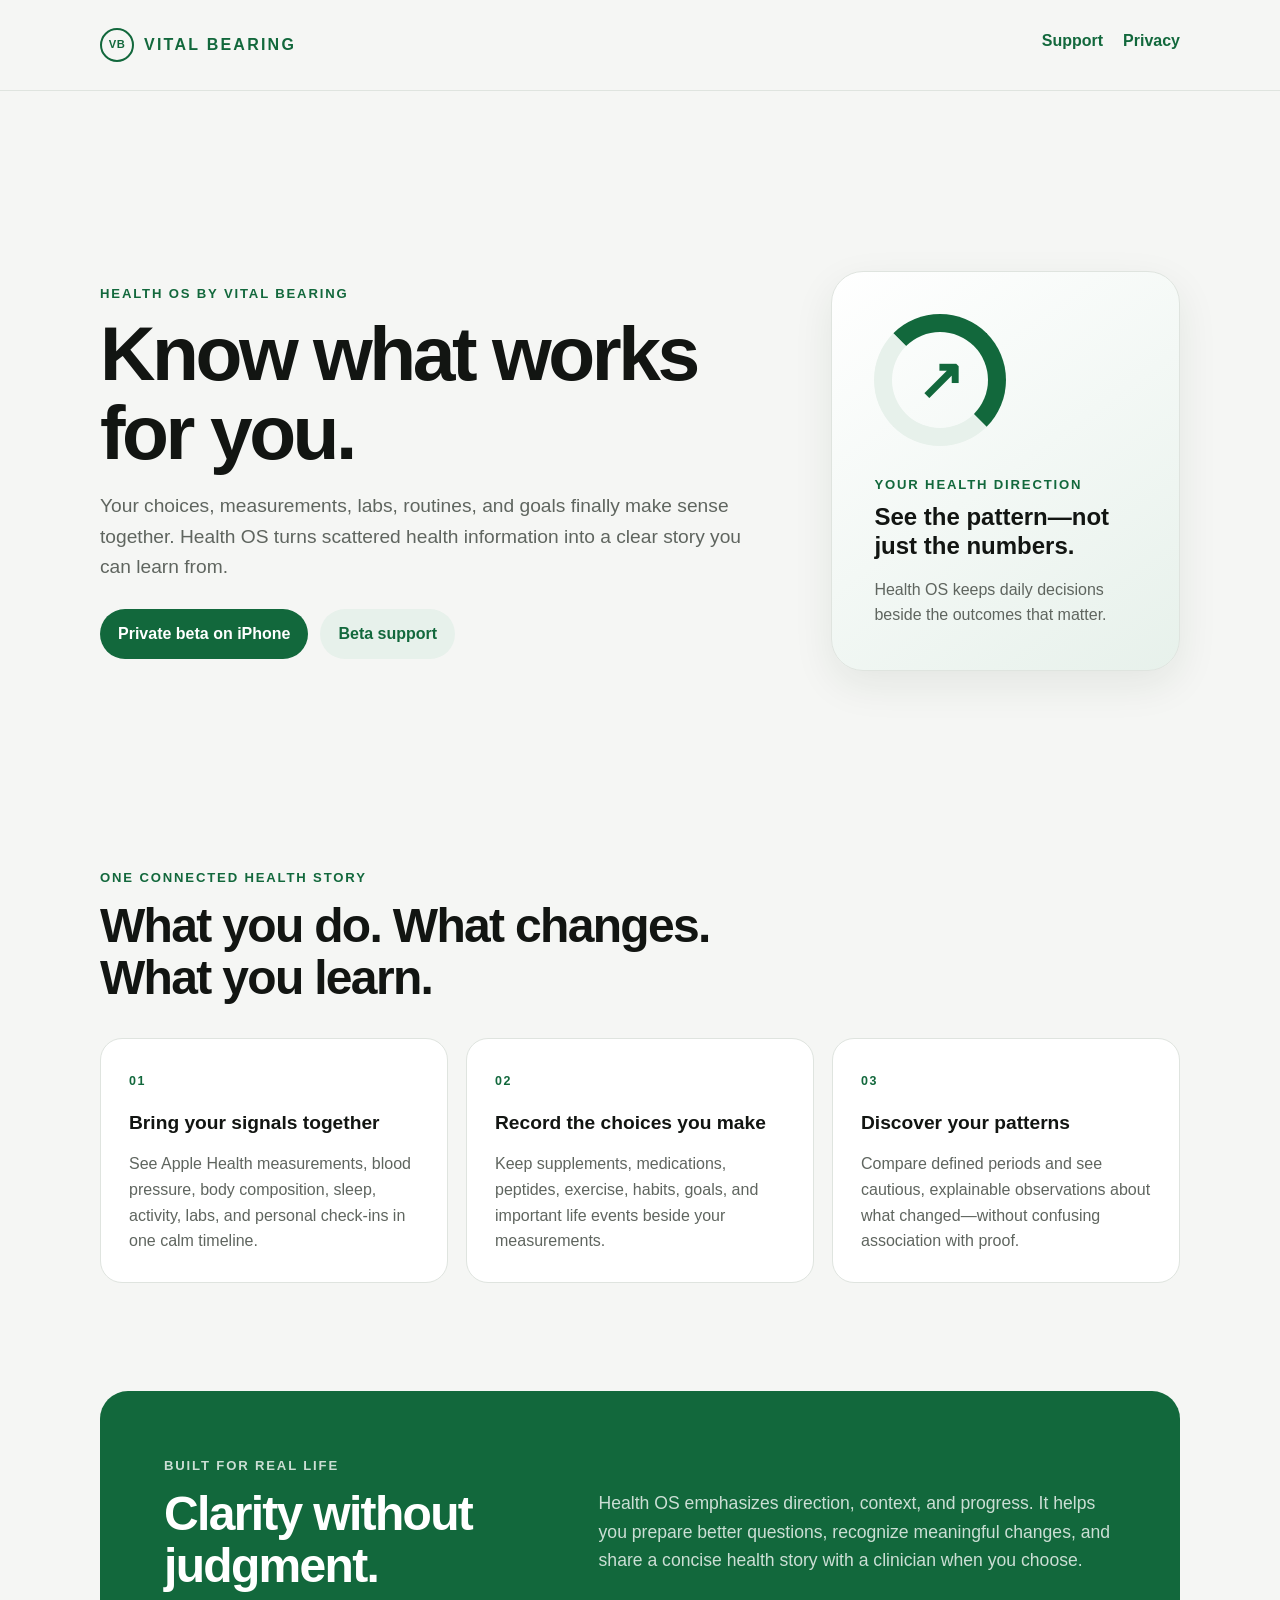
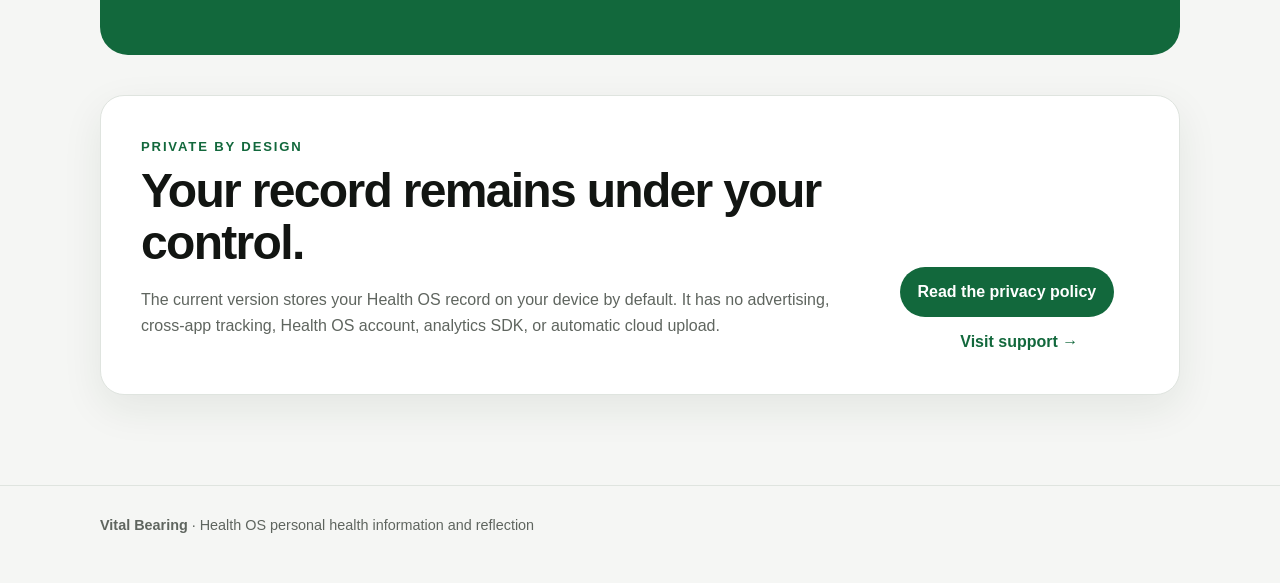
==== index.html @ 012ca8fb "Launch Vital Bearing website" ====
<!doctype html>
<html lang="en">
<head>
  <meta charset="utf-8">
  <meta name="viewport" content="width=device-width, initial-scale=1">
  <meta name="referrer" content="no-referrer">
  <meta http-equiv="Content-Security-Policy" content="default-src 'self'; style-src 'self'; img-src 'self' data:; object-src 'none'; base-uri 'self'; form-action 'none'">
  <meta name="description" content="Vital Bearing helps you connect daily health choices with measurements, labs, routines, and outcomes through Health OS.">
  <title>Vital Bearing · Know what works for you</title>
  <link rel="stylesheet" href="styles.css">
</head>
<body>
  <a class="skip-link" href="#main-content">Skip to content</a>
  <header>
    <div class="shell">
      <a class="brand" href="index.html"><span class="brand-mark" aria-hidden="true">VB</span><span>VITAL BEARING</span></a>
      <nav aria-label="Main navigation">
        <a href="support.html">Support</a>
        <a href="privacy.html">Privacy</a>
      </nav>
    </div>
  </header>
  <main class="shell" id="main-content">
    <section class="hero">
      <div>
        <div class="eyebrow">Health OS by Vital Bearing</div>
        <h1>Know what works for you.</h1>
        <p class="lead">Your choices, measurements, labs, routines, and goals finally make sense together. Health OS turns scattered health information into a clear story you can learn from.</p>
        <div class="actions">
          <span class="button beta-badge">Private beta on iPhone</span>
          <a class="button secondary" href="support.html">Beta support</a>
        </div>
      </div>
      <div class="bearing-card" aria-label="Health OS direction summary example">
        <div class="bearing-ring"><span>↗</span></div>
        <div>
          <div class="eyebrow">Your health direction</div>
          <strong>See the pattern—not just the numbers.</strong>
          <p>Health OS keeps daily decisions beside the outcomes that matter.</p>
        </div>
      </div>
    </section>

    <section class="section-block" aria-labelledby="connect-heading">
      <div class="eyebrow">One connected health story</div>
      <h2 id="connect-heading">What you do. What changes. What you learn.</h2>
      <div class="feature-grid">
        <article class="feature-card">
          <span class="feature-number">01</span>
          <h3>Bring your signals together</h3>
          <p>See Apple Health measurements, blood pressure, body composition, sleep, activity, labs, and personal check-ins in one calm timeline.</p>
        </article>
        <article class="feature-card">
          <span class="feature-number">02</span>
          <h3>Record the choices you make</h3>
          <p>Keep supplements, medications, peptides, exercise, habits, goals, and important life events beside your measurements.</p>
        </article>
        <article class="feature-card">
          <span class="feature-number">03</span>
          <h3>Discover your patterns</h3>
          <p>Compare defined periods and see cautious, explainable observations about what changed—without confusing association with proof.</p>
        </article>
      </div>
    </section>

    <section class="story-panel">
      <div>
        <div class="eyebrow">Built for real life</div>
        <h2>Clarity without judgment.</h2>
      </div>
      <p>Health OS emphasizes direction, context, and progress. It helps you prepare better questions, recognize meaningful changes, and share a concise health story with a clinician when you choose.</p>
    </section>

    <section class="card privacy-card">
      <div>
        <div class="eyebrow">Private by design</div>
        <h2>Your record remains under your control.</h2>
        <p>The current version stores your Health OS record on your device by default. It has no advertising, cross-app tracking, Health OS account, analytics SDK, or automatic cloud upload.</p>
      </div>
      <div class="actions">
        <a class="button" href="privacy.html">Read the privacy policy</a>
        <a class="text-link" href="support.html">Visit support <span aria-hidden="true">→</span></a>
      </div>
    </section>
  </main>
  <footer><div class="shell"><strong>Vital Bearing</strong> · Health OS personal health information and reflection</div></footer>
</body>
</html>
---- styles.css ----
:root {
  color-scheme: light dark;
  --canvas: #f5f6f4;
  --surface: #ffffff;
  --text: #121512;
  --muted: #5f655f;
  --green: #12683c;
  --green-soft: #e7f1eb;
  --border: #dfe4df;
  --shadow: 0 14px 40px rgba(20, 45, 30, 0.08);
}
@media (prefers-color-scheme: dark) {
  :root {
    --canvas: #0d100e;
    --surface: #151a16;
    --text: #f4f7f4;
    --muted: #adb5ae;
    --green: #5cc78b;
    --green-soft: #172b20;
    --border: #29342d;
    --shadow: none;
  }
}

* { box-sizing: border-box; }

html { font-family: -apple-system, BlinkMacSystemFont, "SF Pro Text", "Segoe UI", sans-serif; }

body {
  margin: 0;
  background: var(--canvas);
  color: var(--text);
  line-height: 1.6;
}

a { color: var(--green); }
a:focus-visible { outline: 3px solid var(--green); outline-offset: 3px; }

.skip-link {
  position: absolute;
  left: 16px;
  top: -80px;
  z-index: 10;
  padding: 10px 14px;
  border-radius: 10px;
  background: var(--surface);
  color: var(--text);
  font-weight: 750;
}

.skip-link:focus { top: 12px; }

.shell { width: min(1080px, calc(100% - 40px)); margin: 0 auto; }

header {
  padding: 28px 0;
  border-bottom: 1px solid var(--border);
}

.brand {
  display: inline-flex;
  align-items: center;
  gap: 10px;
  color: var(--green);
  font-weight: 800;
  letter-spacing: .14em;
  text-decoration: none;
}

.brand-mark {
  display: grid;
  width: 34px;
  height: 34px;
  place-items: center;
  border: 2px solid currentColor;
  border-radius: 50%;
  font-size: .7rem;
  letter-spacing: .04em;
}

nav { float: right; display: flex; gap: 20px; }
nav a { font-weight: 650; text-decoration: none; }

main { padding: 70px 0 90px; }

.hero {
  display: grid;
  grid-template-columns: minmax(0, 1.3fr) minmax(300px, .7fr);
  gap: clamp(36px, 7vw, 84px);
  align-items: center;
  min-height: 620px;
}

.eyebrow {
  color: var(--green);
  font-size: .82rem;
  font-weight: 800;
  letter-spacing: .14em;
  text-transform: uppercase;
}

h1 { max-width: 720px; margin: 10px 0 20px; font-size: clamp(2.4rem, 7vw, 4.8rem); line-height: 1.02; letter-spacing: -.045em; }
h2 { margin: 12px 0 18px; font-size: clamp(1.8rem, 4vw, 3rem); line-height: 1.08; letter-spacing: -.035em; }
h3 { margin-bottom: 4px; }
p, li { color: var(--muted); }
.lead { max-width: 720px; font-size: 1.2rem; }

.bearing-card {
  display: grid;
  gap: 28px;
  padding: clamp(26px, 5vw, 42px);
  background: linear-gradient(145deg, var(--surface), var(--green-soft));
  border: 1px solid var(--border);
  border-radius: 32px;
  box-shadow: var(--shadow);
}

.bearing-card strong { display: block; margin-top: 8px; font-size: 1.5rem; line-height: 1.2; }
.bearing-card p { margin-bottom: 0; }

.bearing-ring {
  display: grid;
  width: 132px;
  height: 132px;
  place-items: center;
  border: 18px solid var(--green-soft);
  border-top-color: var(--green);
  border-right-color: var(--green);
  border-radius: 50%;
  color: var(--green);
  font-size: 3.5rem;
  font-weight: 800;
}

.section-block { padding: 86px 0 36px; }
.section-block > h2 { max-width: 720px; }

.feature-grid {
  display: grid;
  grid-template-columns: repeat(3, 1fr);
  gap: 18px;
  margin-top: 34px;
}

.feature-card {
  padding: 28px;
  background: var(--surface);
  border: 1px solid var(--border);
  border-radius: 22px;
}

.feature-card h3 { font-size: 1.2rem; line-height: 1.25; }
.feature-card p { margin-bottom: 0; }
.feature-number { color: var(--green); font-size: .78rem; font-weight: 850; letter-spacing: .12em; }

.story-panel {
  display: grid;
  grid-template-columns: .8fr 1.2fr;
  gap: clamp(32px, 7vw, 100px);
  align-items: end;
  margin: 72px 0 40px;
  padding: clamp(32px, 6vw, 64px);
  background: var(--green);
  border-radius: 28px;
  color: white;
}

.story-panel .eyebrow, .story-panel p { color: rgba(255,255,255,.78); }
.story-panel h2 { margin-bottom: 0; }
.story-panel p { font-size: 1.1rem; }

.card {
  margin-top: 32px;
  padding: clamp(24px, 5vw, 40px);
  background: var(--surface);
  border: 1px solid var(--border);
  border-radius: 24px;
  box-shadow: var(--shadow);
}

.notice {
  padding: 18px 20px;
  background: var(--green-soft);
  border-left: 4px solid var(--green);
  border-radius: 12px;
}

.actions { display: flex; flex-wrap: wrap; gap: 12px; margin-top: 26px; }
.button {
  display: inline-block;
  padding: 12px 18px;
  border-radius: 999px;
  background: var(--green);
  color: white;
  font-weight: 750;
  text-decoration: none;
}
.button.secondary { color: var(--green); background: var(--green-soft); }
.beta-badge { cursor: default; }
.text-link { align-self: center; font-weight: 750; text-decoration: none; }

.privacy-card {
  display: grid;
  grid-template-columns: 1.5fr .5fr;
  gap: 40px;
  align-items: end;
}
.privacy-card h2 { margin-top: 8px; }
.privacy-card .actions { flex-direction: column; align-items: flex-start; }

footer { padding: 28px 0 46px; border-top: 1px solid var(--border); color: var(--muted); font-size: .9rem; }

@media (max-width: 620px) {
  header { padding-bottom: 20px; }
  nav { float: none; margin-top: 18px; }
  main { padding-top: 48px; }
}

@media (max-width: 820px) {
  .hero, .feature-grid, .story-panel, .privacy-card { grid-template-columns: 1fr; }
  .hero { min-height: 0; }
  .bearing-card { margin-top: 8px; }
  .section-block { padding-top: 72px; }
}
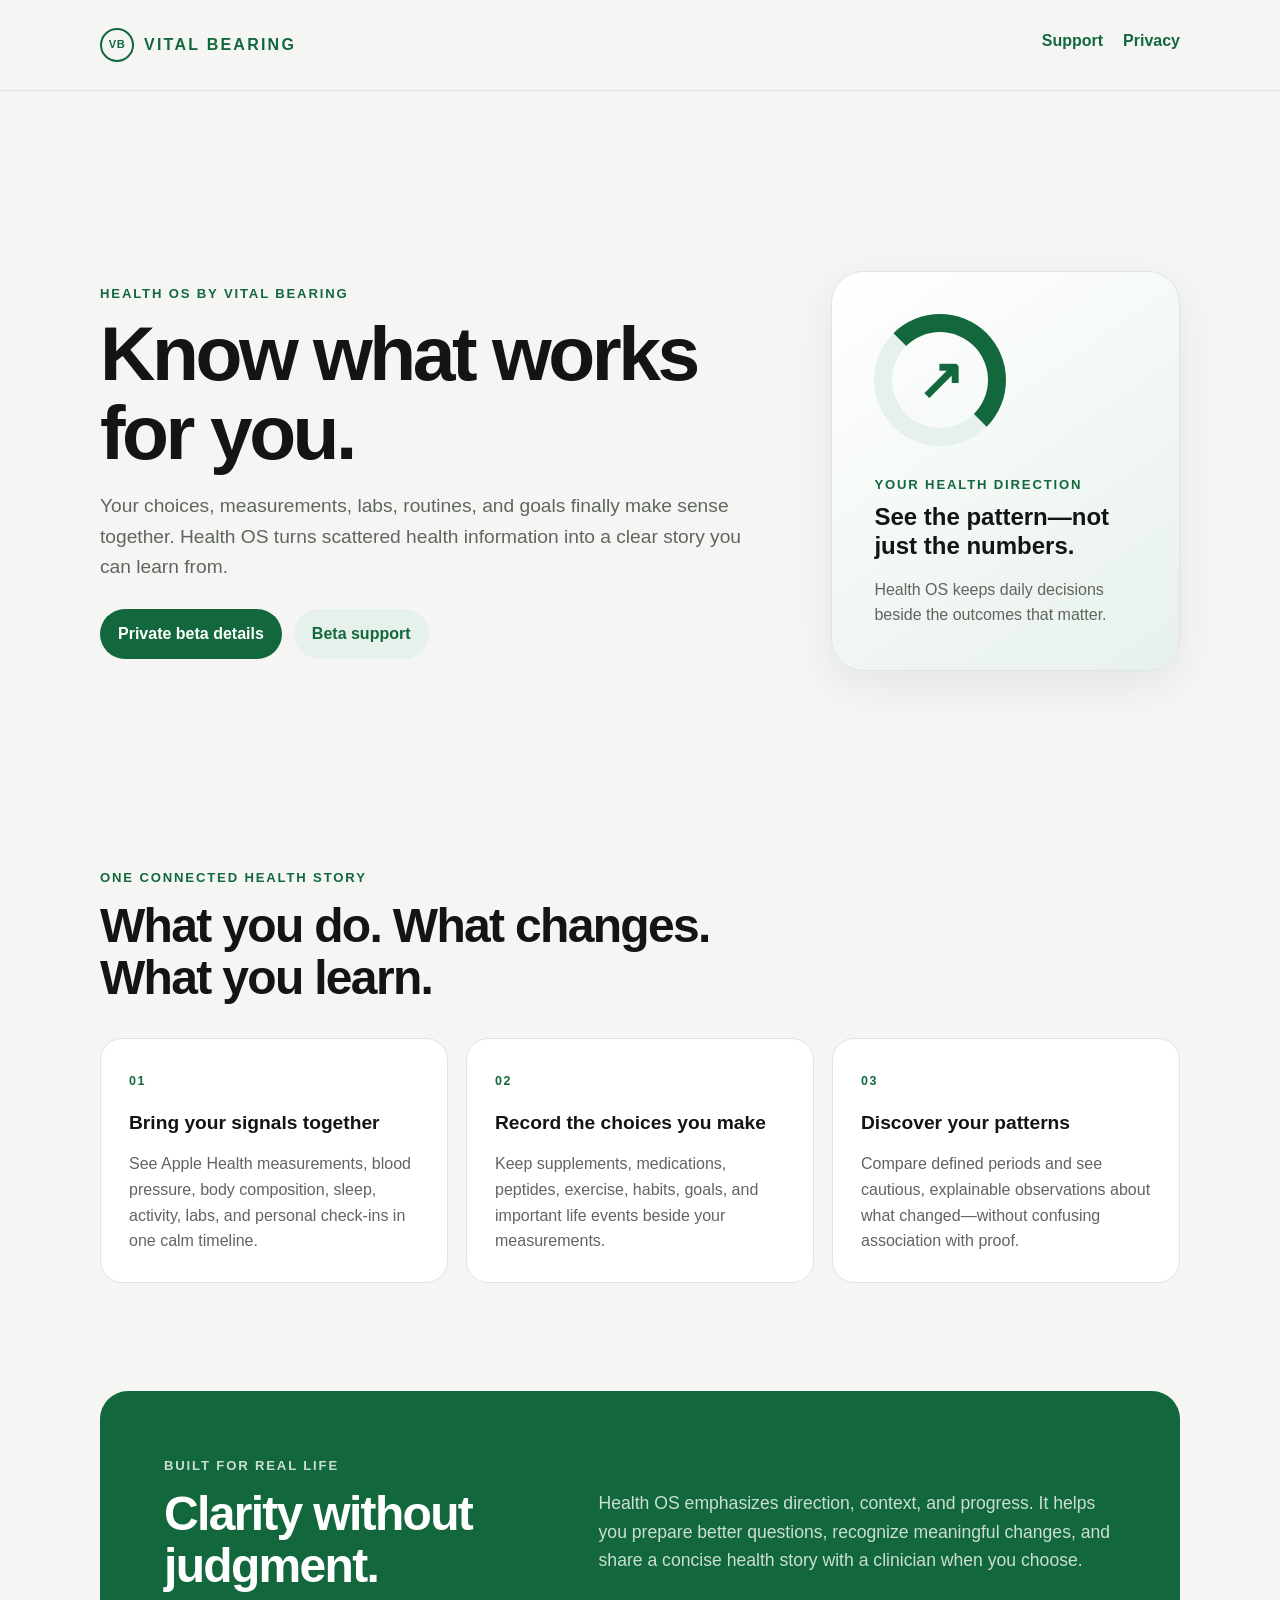
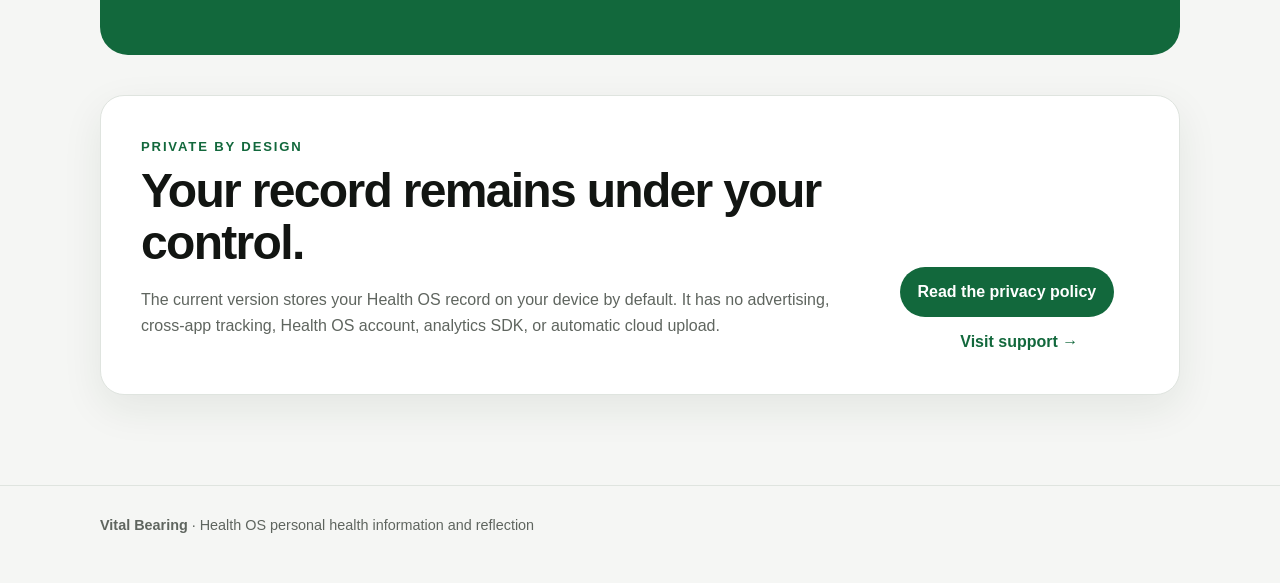
==== commit e385355f: "Make private beta call to action functional" ====
--- a/index.html
+++ b/index.html
@@ -27,7 +27,7 @@
         <h1>Know what works for you.</h1>
         <p class="lead">Your choices, measurements, labs, routines, and goals finally make sense together. Health OS turns scattered health information into a clear story you can learn from.</p>
         <div class="actions">
-          <span class="button beta-badge">Private beta on iPhone</span>
+          <a class="button" href="support.html#beta-access">Private beta details</a>
           <a class="button secondary" href="support.html">Beta support</a>
         </div>
       </div>
--- a/styles.css
+++ b/styles.css
@@ -196,7 +196,6 @@
   text-decoration: none;
 }
 .button.secondary { color: var(--green); background: var(--green-soft); }
-.beta-badge { cursor: default; }
 .text-link { align-self: center; font-weight: 750; text-decoration: none; }
 
 .privacy-card {
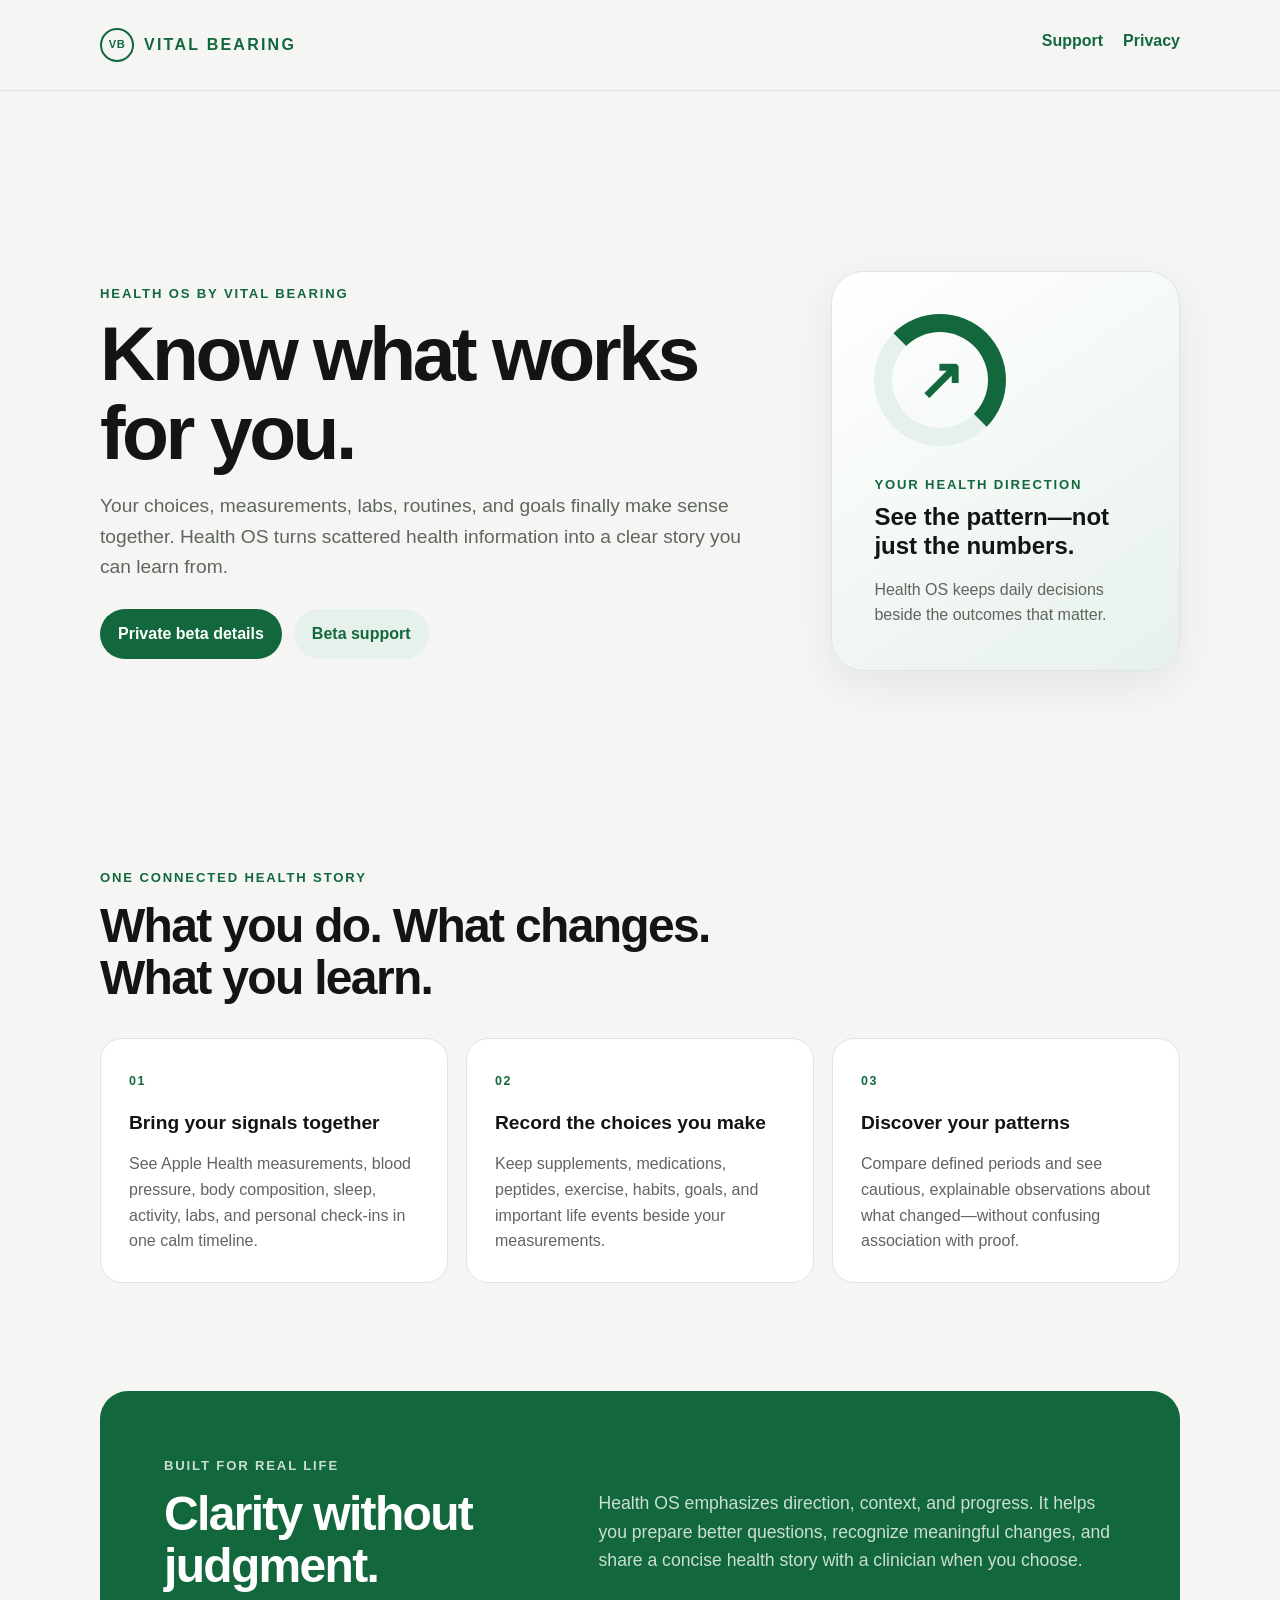
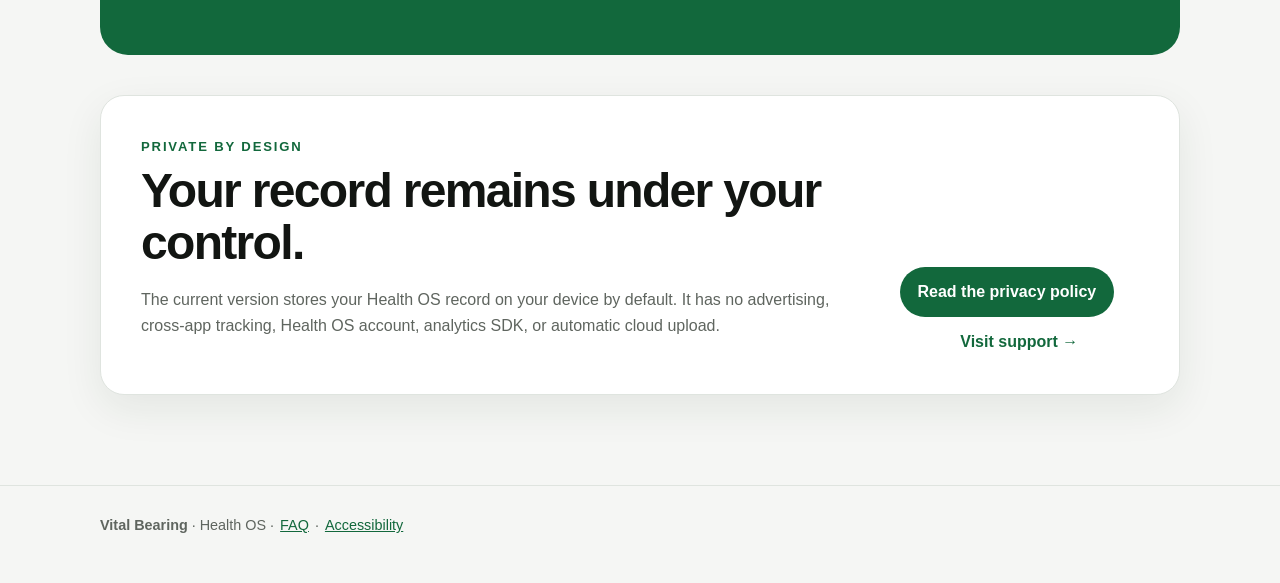
==== commit a378cfe9: "Publish FAQ and accessibility resources" ====
--- a/index.html
+++ b/index.html
@@ -6,6 +6,17 @@
   <meta name="referrer" content="no-referrer">
   <meta http-equiv="Content-Security-Policy" content="default-src 'self'; style-src 'self'; img-src 'self' data:; object-src 'none'; base-uri 'self'; form-action 'none'">
   <meta name="description" content="Vital Bearing helps you connect daily health choices with measurements, labs, routines, and outcomes through Health OS.">
+  <meta name="theme-color" content="#12683c">
+  <meta property="og:type" content="website">
+  <meta property="og:title" content="Vital Bearing · Know what works for you">
+  <meta property="og:description" content="Connect your daily health choices with measurements, labs, routines, and outcomes through Health OS.">
+  <meta property="og:url" content="https://vitalbearing.com/">
+  <meta name="twitter:card" content="summary">
+  <meta name="application-name" content="Vital Bearing">
+  <meta name="apple-mobile-web-app-title" content="Vital Bearing">
+  <link rel="canonical" href="https://vitalbearing.com/">
+  <link rel="icon" href="icon.svg" type="image/svg+xml">
+  <link rel="manifest" href="site.webmanifest">
   <title>Vital Bearing · Know what works for you</title>
   <link rel="stylesheet" href="styles.css">
 </head>
@@ -83,6 +94,6 @@
       </div>
     </section>
   </main>
-  <footer><div class="shell"><strong>Vital Bearing</strong> · Health OS personal health information and reflection</div></footer>
+  <footer><div class="shell"><strong>Vital Bearing</strong> · Health OS · <a href="faq.html">FAQ</a> · <a href="accessibility.html">Accessibility</a></div></footer>
 </body>
 </html>
--- a/styles.css
+++ b/styles.css
@@ -35,6 +35,9 @@
 
 a { color: var(--green); }
 a:focus-visible { outline: 3px solid var(--green); outline-offset: 3px; }
+a, .button { transition: color .18s ease, background-color .18s ease, transform .18s ease; }
+a:hover { text-decoration-thickness: 2px; }
+.button:hover { transform: translateY(-1px); }
 
 .skip-link {
   position: absolute;
@@ -207,7 +210,19 @@
 .privacy-card h2 { margin-top: 8px; }
 .privacy-card .actions { flex-direction: column; align-items: flex-start; }
 
+.faq-list { display: grid; gap: 12px; margin-top: 38px; }
+.faq-list details {
+  padding: 20px 22px;
+  background: var(--surface);
+  border: 1px solid var(--border);
+  border-radius: 16px;
+}
+.faq-list summary { cursor: pointer; font-weight: 750; }
+.faq-list summary::marker { color: var(--green); }
+.faq-list p { margin-bottom: 0; }
+
 footer { padding: 28px 0 46px; border-top: 1px solid var(--border); color: var(--muted); font-size: .9rem; }
+footer a { margin-inline: 2px; }
 
 @media (max-width: 620px) {
   header { padding-bottom: 20px; }
@@ -221,3 +236,22 @@
   .bearing-card { margin-top: 8px; }
   .section-block { padding-top: 72px; }
 }
+
+@media (prefers-reduced-motion: reduce) {
+  *, *::before, *::after {
+    scroll-behavior: auto !important;
+    transition-duration: .01ms !important;
+  }
+}
+
+@media (prefers-contrast: more) {
+  :root { --border: currentColor; }
+  .feature-card, .card, .bearing-card { border-width: 2px; }
+}
+
+@media print {
+  header nav, .actions { display: none; }
+  body { background: white; color: black; }
+  main { padding-top: 24px; }
+  .card, .feature-card, .bearing-card { box-shadow: none; break-inside: avoid; }
+}
